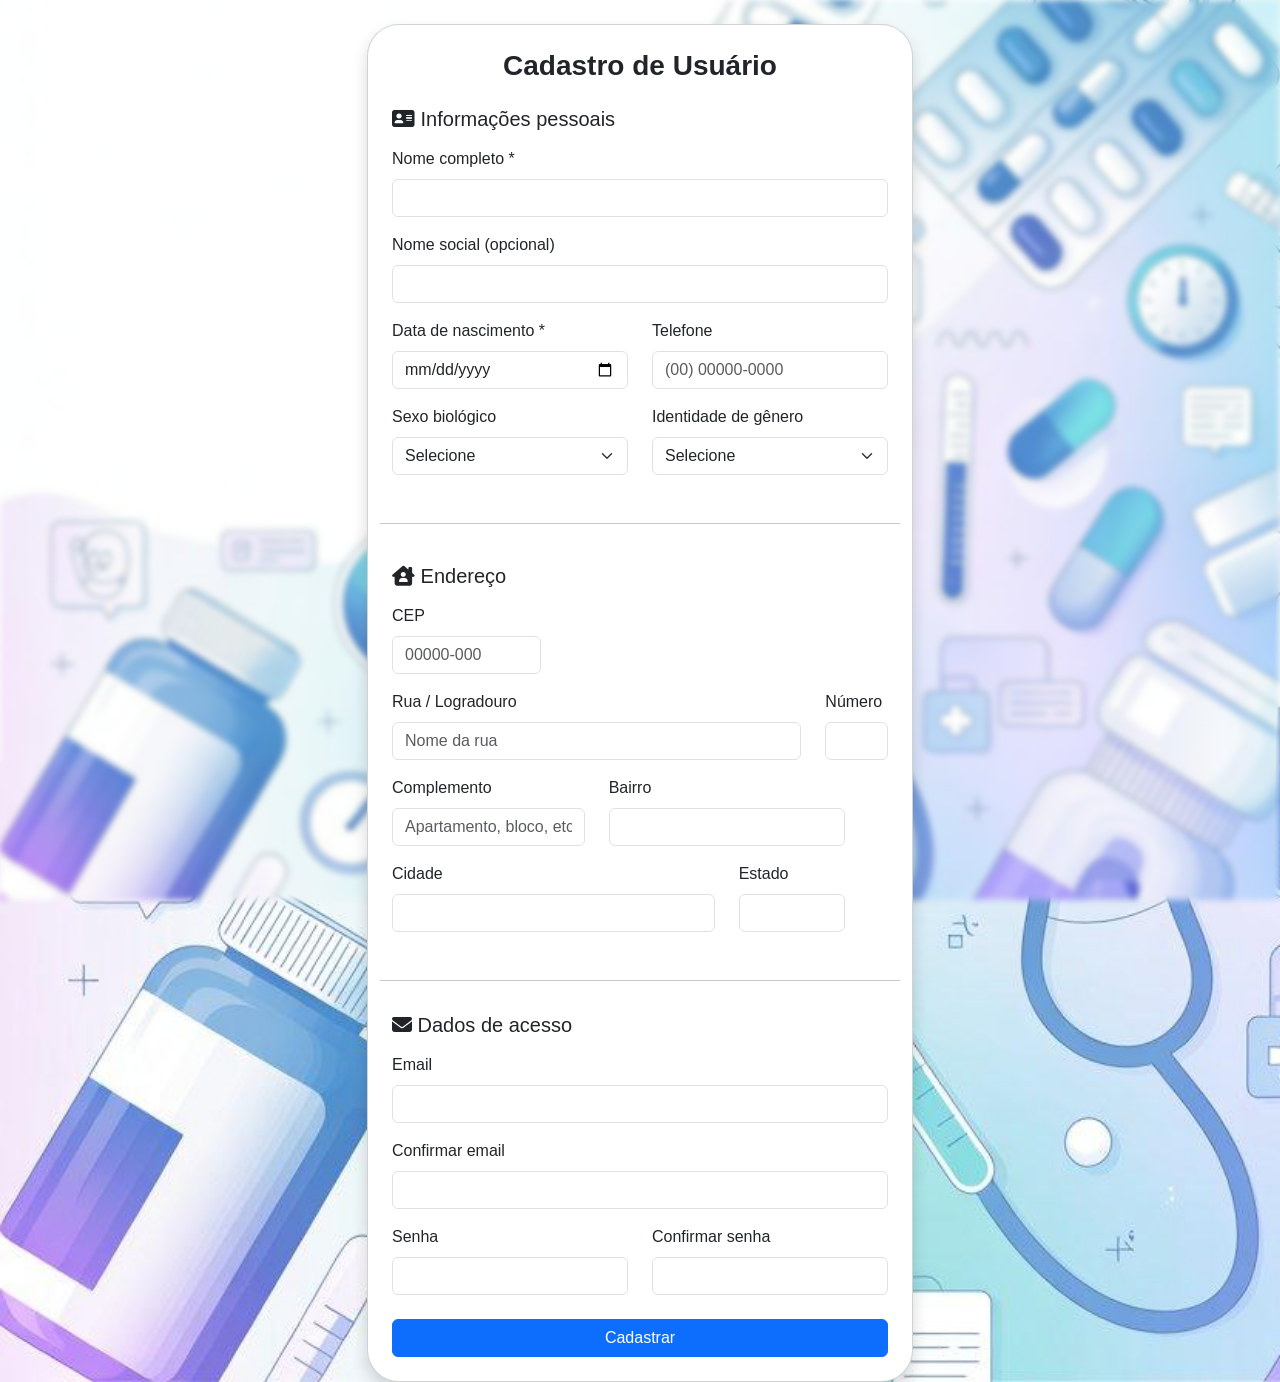
==== cadastro_usuario.html @ d4a25c57 "Initial commit" ====
<!doctype html>
<html lang="pt-br">

<head>
    <meta charset="utf-8">
    <meta name="viewport" content="width=device-width, initial-scale=1">
    <title>Conexão Saúde - Cadastro</title>
    <link rel="shortcut icon" href="./img/favicon.jpg" type="image/png">
    <link href="https://cdn.jsdelivr.net/npm/bootstrap@5.3.8/dist/css/bootstrap.min.css" rel="stylesheet">
    <link rel="stylesheet" href="./css/style.css">
    <link rel="stylesheet" href="./css/login.css">
    <link rel="stylesheet" href="./css/cadastro.css">

    <link rel="stylesheet" href="https://cdnjs.cloudflare.com/ajax/libs/font-awesome/6.5.0/css/all.min.css">

</head>

<body>

    <div class="container mt-4">
        <div class="row justify-content-center">
            <div class="col-12 col-md-10 col-lg-8 col-xl-6">

                <div class="card p-4 rounded-5 shadow">
                    <h3 class="text-center mb-4 fw-bold">Cadastro de Usuário</h3>

                    <form>

                        <div class="row">

                            <div class="col-12">
                                <h5 class="mb-3">
                                    <i class="fa-solid fa-address-card"></i>
                                    Informações pessoais
                                </h5>
                            </div>

                            <!-- Nome -->
                            <div class="col-md-12 mb-3">
                                <label class="form-label">Nome completo *</label>
                                <input type="text" id="nome" class="form-control" required>
                            </div>

                            <!-- Nome social -->
                            <div class="col-md-12 mb-3">
                                <label class="form-label">Nome social (opcional)</label>
                                <input type="text" id="nome_social" class="form-control">
                            </div>

                            <!-- Data nascimento -->
                            <div class="col-md-6 mb-3">
                                <label class="form-label">Data de nascimento *</label>
                                <input type="date" id="data_nascimento" class="form-control" required>
                            </div>

                            <!-- Telefone -->
                            <div class="col-md-6 mb-3">
                                <label class="form-label">Telefone</label>
                                <input type="tel" id="telefone" class="form-control" placeholder="(00) 00000-0000">
                            </div>

                            <!-- Sexo biológico -->
                            <div class="col-md-6 mb-3">
                                <label class="form-label">Sexo biológico</label>
                                <select id="sexo_biologico" class="form-select">
                                    <option value="">Selecione</option>
                                    <option value="feminino">Feminino</option>
                                    <option value="masculino">Masculino</option>
                                    <option value="intersexo">Intersexo</option>
                                    <option value="nao_informar">Prefiro não informar</option>
                                </select>
                            </div>

                            <!-- Identidade de gênero -->
                            <div class="col-md-6 mb-5">
                                <label class="form-label">Identidade de gênero</label>
                                <select id="genero" class="form-select">
                                    <option value="">Selecione</option>
                                    <option value="mulher">Mulher</option>
                                    <option value="homem">Homem</option>
                                    <option value="mulher_trans">Mulher Trans </option>
                                    <option value="homem_trans">Homem Trans</option>
                                    <option value="nao_binario">Não binário</option>
                                    <option value="outro">Outro</option>
                                    <option value="nao_informar">Prefiro não informar</option>
                                </select>
                            </div>

                            <hr>

                            <div class="col-12 mt-4">
                                <h5 class="mb-3">
                                    <i class="fa-solid fa-house-chimney-user"></i>
                                    Endereço
                                </h5>

                            </div>
                            <!-- CEP -->
                            <div class="col-md-4 mb-3">
                                <label class="form-label">CEP</label>
                                <input type="text" id="cep" class="form-control" placeholder="00000-000">
                            </div>


                            <!-- Rua -->
                            <div class="col-md-10 mb-3">
                                <label class="form-label">Rua / Logradouro</label>
                                <input type="text" id="rua" class="form-control" placeholder="Nome da rua">
                            </div>

                            <!-- Número -->
                            <div class="col-md-2 mb-3">
                                <label class="form-label">Número</label>
                                <input type="text" id="numero_casa" class="form-control">
                            </div>

                            <!-- Complemento -->
                            <div class="col-md-5 mb-3">
                                <label class="form-label">Complemento</label>
                                <input type="text" id="complemento" class="form-control"
                                    placeholder="Apartamento, bloco, etc">
                            </div>

                            <!-- Bairro -->
                            <div class="col-md-6 mb-3">
                                <label class="form-label">Bairro</label>
                                <input type="text" id="bairro" class="form-control">
                            </div>

                            <!-- Cidade -->
                            <div class="col-md-8 mb-5">
                                <label class="form-label">Cidade</label>
                                <input type="text" id="cidade" class="form-control">
                            </div>


                            <!-- Estado -->
                            <div class="col-md-3 mb-3">
                                <label class="form-label">Estado</label>
                                <input type="text" id="estado" class="form-control">

                            </div>

                            <hr>

                            <div class="col-12 mt-3">
                                <h5 class="mb-3">
                                    <i class="fa-solid fa-envelope"></i>
                                    Dados de acesso

                                </h5>
                            </div>

                            <!-- Email -->
                            <div class="col-md-12 mb-3">
                                <label class="form-label">Email</label>
                                <input type="email" id="email" class="form-control">
                            </div>

                            <!-- Confirmar email -->
                            <div class="col-md-12 mb-3">
                                <label class="form-label">Confirmar email</label>
                                <input type="email" id="confirmar_email" class="form-control">
                            </div>

                            <!-- Senha -->
                            <div class="col-md-6 mb-2">
                                <label class="form-label">Senha</label>
                                <input type="password" id="senha" class="form-control">
                            </div>

                            <!-- Confirmar senha -->
                            <div class="col-md-6 mb-2">
                                <label class="form-label">Confirmar senha</label>
                                <input type="password" id="confirmar_senha" class="form-control">
                            </div>

                        </div>

                         <a href="./bem_vindo.html" class="btn btn-primary w-100 mt-3">
                            Cadastrar
                        </a>

                    </form>
                </div>

            </div>


        </div>
    </div>




    <script src="https://cdn.jsdelivr.net/npm/bootstrap@5.3.8/dist/js/bootstrap.bundle.min.js"></script>
</body>

</html>
---- css/style.css ----
/* ================= RESET ================= */
* {
    margin: 0;
    padding: 0;
    box-sizing: border-box;
}


/* ================= BASE ================= */
body {
    display: flex;
    font-family: sans-serif;
}

/* ================= MENU LATERAL (PC) ================= */
header {
    width: 200px;
   background: linear-gradient(135deg, #7DBFFC, #e3eefa, #7DBFFC);
    position: sticky;
    top: 0;
    height: 100vh;
}



.foto_usuario {
    width: 120px;
    height: 120px;
    border-radius: 50%;
    border: 3px solid #fff;
    object-fit: cover;
}

.nome_usuario {
    font-size: 16px;
    font-weight: 600;
}

.menu_header a {
    font-size: 15px;
    color: black;
    transition: 0.3s;
}

.menu_header a:hover {
    transform: scale(1.1);
    color: #337dff;
}

/* ================= CONTEÚDO ================= */
.conteudo {
    flex: 1;
    padding: 20px;
}

/* ================= TOPO DESKTOP ================= */
.topo_desktop {
    min-height: 70px;
    background: linear-gradient(135deg, #7DBFFC, #e3eefa, #7DBFFC);
    padding: 15px 30px;
    border-radius: 20px;

    display: flex;
    justify-content: space-between;
    align-items: center;
}

/* PESQUISA DESKTOP */
.fx_pesquisa {
    width: 320px;
    position: relative;
}

.fx_pesquisa input {
    width: 100%;
    height: 42px;
    font-size: 16px;
    border-radius: 20px;
    padding-left: 40px;
    border: 1px solid #ccc;
}

.search-icon {
    position: absolute;
    top: 50%;
    left: 15px;
    transform: translateY(-50%);
    color: #6c757d;
}

/* ================= MOBILE (ESCONDIDO NO PC) ================= */
.topo_mobile,
.menu_mobile,
.foto_mobile {
    display: none;
}

/* ================= RESPONSIVO ================= */
@media (max-width: 1199px) {

    /* REMOVE MENU LATERAL */
    header {
        display: none !important;
        position: absolute !important;
        width: 0 !important;
        height: 0 !important;
        overflow: hidden !important;
    }


    body {
        display: block;
    }

    .conteudo {
        padding: 15px;
    }

    /* ESCONDE DESKTOP */
    .topo_desktop {
        display: none !important;
    }

    /* ================= TOPO MOBILE ================= */

    .topo_mobile {
        display: flex;
        flex-direction: column;
        gap: 12px;
        margin-bottom: 15px;
    }

    /* CARD AZUL (foto + nome + sino) */
    .topo_linha1 {
        display: flex;
        justify-content: space-between;
        align-items: center;

        background: linear-gradient(135deg, #EBF3FC, #CEE4FC);
        padding: 15px;
        border-radius: 20px;
    }

    .bloco_usuario {
        display: flex;
        align-items: center;
        gap: 10px;
    }

    .foto_mobile {
        display: block;
        width: 65px;
        height: 65px;
        border-radius: 50%;
        border: 3px solid #337dff;
        object-fit: cover;
        box-shadow: 0 6px 15px rgba(0, 0, 0, 0.2);
    }

    /* NOME + OLÁ NA MESMA LINHA */
    .info_usuario {
        display: flex;
        align-items: center;
        gap: 6px;
    }

    .nome_usuario_mobile {
        font-weight: 600;
        font-size: 15px;
    }

    .ola_usuario {
        color: #337dff;
        font-size: 14px;
    }

    /* SINO */
    .icone_notificacao {
        font-size: 22px;
        position: relative;
    }

    /* bolinha vermelha */
    .icone_notificacao::after {
        content: '';
        position: absolute;
        top: 2px;
        right: 2px;
        width: 8px;
        height: 8px;
        background: red;
        border-radius: 50%;
    }

    /* ================= PESQUISA MOBILE ================= */

    .topo_linha2 {
        background: linear-gradient(135deg, #EBF3FC, #CEE4FC);
        padding: 10px;
        border-radius: 20px;
    }

    .topo_linha2 .fx_pesquisa {
        width: 100%;
    }

    .topo_linha2 input {
        width: 100%;
        height: 40px;
        border-radius: 25px;
        padding-left: 40px;
    }

    /* ================= MENU MOBILE ================= */

    .menu_mobile {
        position: fixed;
        bottom: 0;
        width: 100%;
        height: 70px;
        display: flex;
        justify-content: space-around;
        align-items: center;
        background: linear-gradient(135deg, #EBF3FC, #CEE4FC, #7DBFFC);
        z-index: 999;
    }

    .menu_mobile a {
        display: flex;
        flex-direction: column;
        align-items: center;
        font-size: 11px;
        color: #000;
        text-decoration: none;
    }

    .menu_mobile i {
        font-size: 20px;
        margin-bottom: 3px;
    }

    .menu_mobile a.ativo {
        color: #337dff;
    }

    /* espaço pra não cobrir conteúdo */
    .conteudo {
        padding-bottom: 90px;
    }
}
---- css/login.css ----
* {
  margin: 0;
  padding: 0;
  box-sizing: border-box;
}

#Logo_conexao_saude img {
  width: 100%;
  max-width: 350px;
  height: auto;
  border-top-left-radius: 3rem;
  border-top-right-radius: 3rem;
}


.btn_login {
  width: 20vh;
  height:50px;
  background-color: #23bb74;
  color: black;
  border: none;
  font-weight: 650;
  font-size: 18px;
  border-radius: 0.5rem;
  transition: transform 0.3s ease;
}

.btn_login:hover {
  background-color:#05f585;
  transform: scale(1.1);
}

.cardlogin {
  border-radius: 3rem;
  width: 90%;
  max-width: 400px;
  padding: 20px;
}

body {
  background-image: url('../img/fundo3roxo.jfif');
  background-size: cover;
 
}

body:before {
  content: "";
  position: fixed;
  inset: 0;
  background-image: url('../img/fundo3roxo.jfif');
  background-size: cover;
  background-position: center;
  filter: blur(3px);
  z-index: -1;
}

@media (max-width: 480px) {
  h2 {
    font-size: 1.5rem;
  }

  .btn_login {
    font-size: 16px;
  }

  .cardlogin {
    border-radius: 2rem;
  }
}
---- css/cadastro.css ----
@media (max-width: 576px) {
  .card {
    padding: 20px 15px;
  }

  h3 {
    font-size: 1.4rem;
  }

  h5 {
    font-size: 1rem;
  }
}
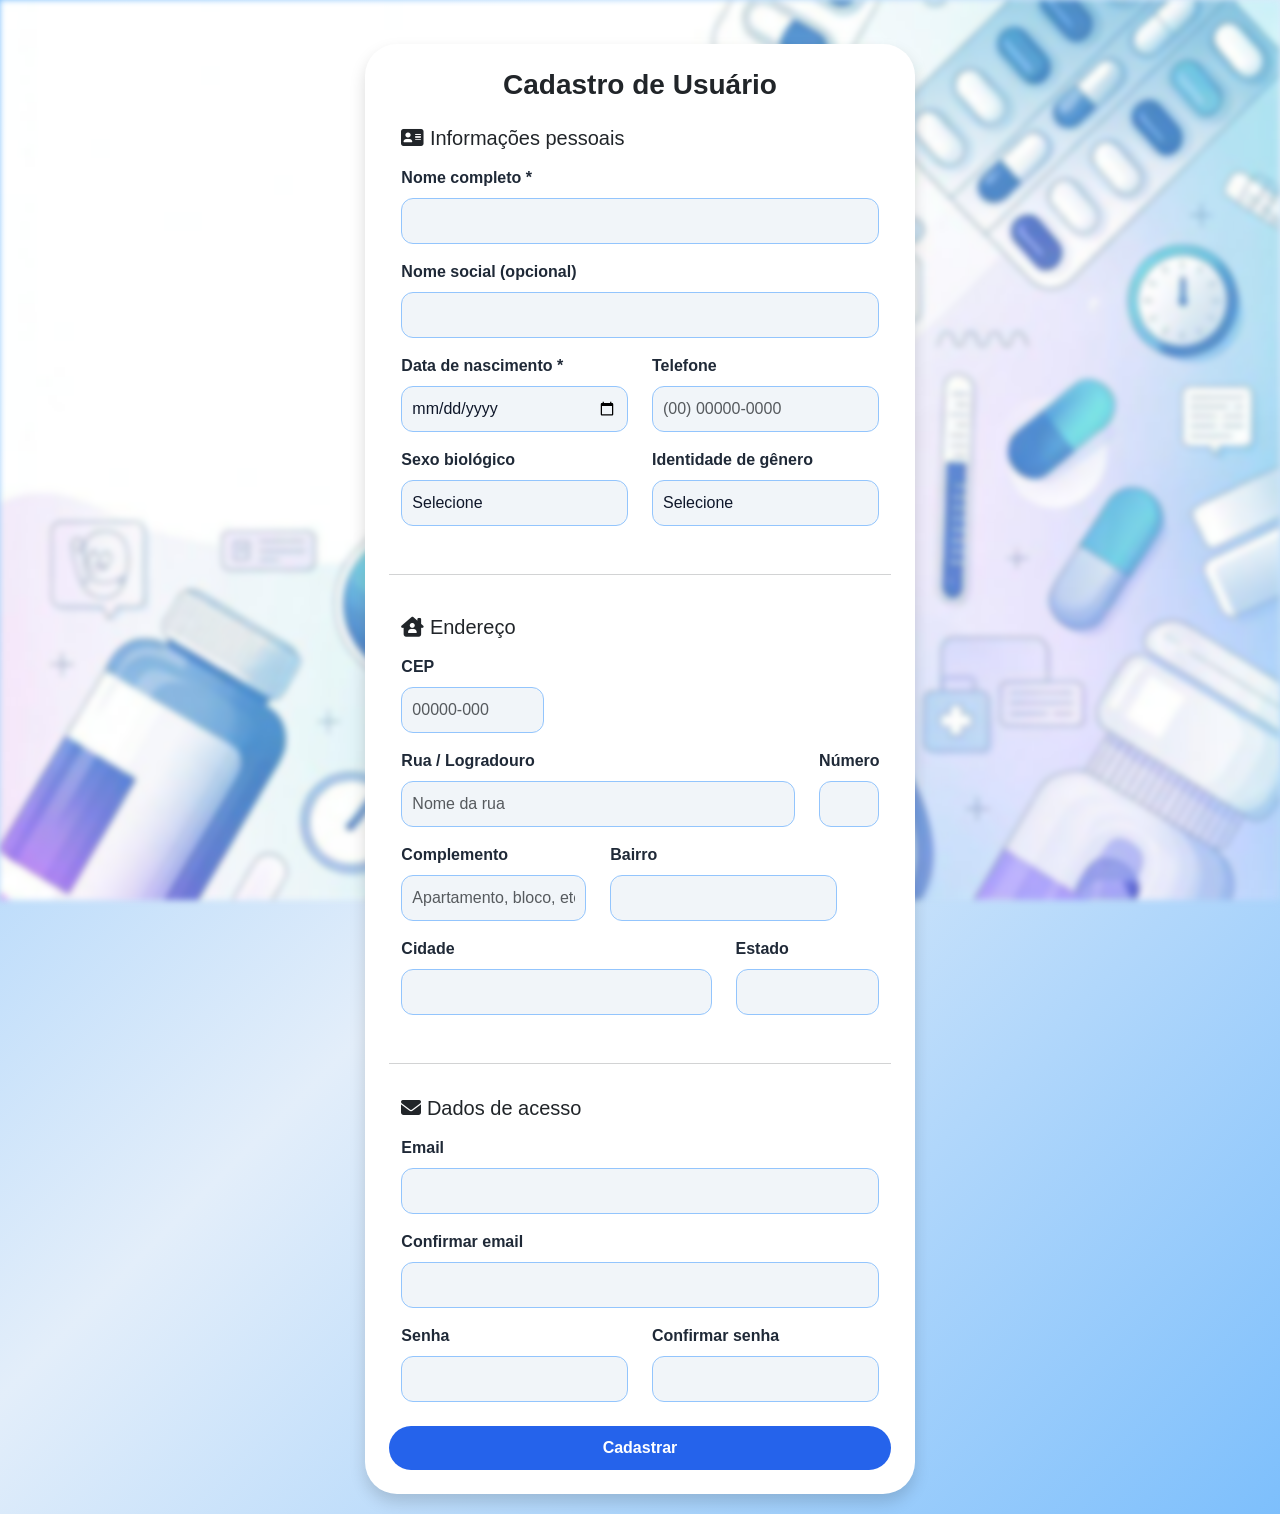
==== commit 7d63969f: "up" ====
--- a/cadastro_usuario.html
+++ b/cadastro_usuario.html
@@ -5,195 +5,185 @@
     <meta charset="utf-8">
     <meta name="viewport" content="width=device-width, initial-scale=1">
     <title>Conexão Saúde - Cadastro</title>
+
     <link rel="shortcut icon" href="./img/favicon.jpg" type="image/png">
+
+    <!-- Bootstrap -->
     <link href="https://cdn.jsdelivr.net/npm/bootstrap@5.3.8/dist/css/bootstrap.min.css" rel="stylesheet">
+
+    <!-- CSS -->
     <link rel="stylesheet" href="./css/style.css">
     <link rel="stylesheet" href="./css/login.css">
     <link rel="stylesheet" href="./css/cadastro.css">
 
+    <!-- Icons -->
     <link rel="stylesheet" href="https://cdnjs.cloudflare.com/ajax/libs/font-awesome/6.5.0/css/all.min.css">
-
 </head>
 
 <body>
 
-    <div class="container mt-4">
-        <div class="row justify-content-center">
-            <div class="col-12 col-md-10 col-lg-8 col-xl-6">
+    <main>
 
-                <div class="card p-4 rounded-5 shadow">
-                    <h3 class="text-center mb-4 fw-bold">Cadastro de Usuário</h3>
+        <div class="container mt-4">
+            <div class="row justify-content-center">
+                <div class="col-12 col-md-10 col-lg-8">
 
-                    <form>
+                    <div class="card p-4 rounded-5 shadow">
+                        <h1 class="text-center mb-4 fw-bold h3">Cadastro de Usuário</h1>
 
-                        <div class="row">
+                        <form>
 
-                            <div class="col-12">
-                                <h5 class="mb-3">
-                                    <i class="fa-solid fa-address-card"></i>
-                                    Informações pessoais
-                                </h5>
-                            </div>
+                            <div class="row">
 
-                            <!-- Nome -->
-                            <div class="col-md-12 mb-3">
-                                <label class="form-label">Nome completo *</label>
-                                <input type="text" id="nome" class="form-control" required>
-                            </div>
+                                <!-- ================= INFORMAÇÕES ================= -->
+                                <div class="col-12">
+                                    <h2 class="mb-3 h5">
+                                        <i class="fa-solid fa-address-card"></i>
+                                        Informações pessoais
+                                    </h2>
+                                </div>
 
-                            <!-- Nome social -->
-                            <div class="col-md-12 mb-3">
-                                <label class="form-label">Nome social (opcional)</label>
-                                <input type="text" id="nome_social" class="form-control">
-                            </div>
+                                <div class="col-md-12 mb-3">
+                                    <label for="nome" class="form-label">Nome completo *</label>
+                                    <input type="text" id="nome" class="form-control" required aria-required="true">
+                                </div>
 
-                            <!-- Data nascimento -->
-                            <div class="col-md-6 mb-3">
-                                <label class="form-label">Data de nascimento *</label>
-                                <input type="date" id="data_nascimento" class="form-control" required>
-                            </div>
+                                <div class="col-md-12 mb-3">
+                                    <label for="nome_social" class="form-label">Nome social (opcional)</label>
+                                    <input type="text" id="nome_social" class="form-control">
+                                </div>
 
-                            <!-- Telefone -->
-                            <div class="col-md-6 mb-3">
-                                <label class="form-label">Telefone</label>
-                                <input type="tel" id="telefone" class="form-control" placeholder="(00) 00000-0000">
-                            </div>
+                                <div class="col-md-6 mb-3">
+                                    <label for="data_nascimento" class="form-label">Data de nascimento *</label>
+                                    <input type="date" id="data_nascimento" class="form-control" required>
+                                </div>
 
-                            <!-- Sexo biológico -->
-                            <div class="col-md-6 mb-3">
-                                <label class="form-label">Sexo biológico</label>
-                                <select id="sexo_biologico" class="form-select">
-                                    <option value="">Selecione</option>
-                                    <option value="feminino">Feminino</option>
-                                    <option value="masculino">Masculino</option>
-                                    <option value="intersexo">Intersexo</option>
-                                    <option value="nao_informar">Prefiro não informar</option>
-                                </select>
-                            </div>
+                                <div class="col-md-6 mb-3">
+                                    <label for="telefone" class="form-label">Telefone</label>
+                                    <input type="tel" id="telefone" class="form-control" placeholder="(00) 00000-0000"
+                                        aria-label="Telefone com DDD">
+                                </div>
 
-                            <!-- Identidade de gênero -->
-                            <div class="col-md-6 mb-5">
-                                <label class="form-label">Identidade de gênero</label>
-                                <select id="genero" class="form-select">
-                                    <option value="">Selecione</option>
-                                    <option value="mulher">Mulher</option>
-                                    <option value="homem">Homem</option>
-                                    <option value="mulher_trans">Mulher Trans </option>
-                                    <option value="homem_trans">Homem Trans</option>
-                                    <option value="nao_binario">Não binário</option>
-                                    <option value="outro">Outro</option>
-                                    <option value="nao_informar">Prefiro não informar</option>
-                                </select>
-                            </div>
+                                <div class="col-md-6 mb-3">
+                                    <label for="sexo_biologico" class="form-label">Sexo biológico</label>
+                                    <select id="sexo_biologico" class="form-select">
+                                        <option value="">Selecione</option>
+                                        <option value="feminino">Feminino</option>
+                                        <option value="masculino">Masculino</option>
+                                        <option value="intersexo">Intersexo</option>
+                                        <option value="nao_informar">Prefiro não informar</option>
+                                    </select>
+                                </div>
 
-                            <hr>
+                                <div class="col-md-6 mb-5">
+                                    <label for="genero" class="form-label">Identidade de gênero</label>
+                                    <select id="genero" class="form-select">
+                                        <option value="">Selecione</option>
+                                        <option value="mulher">Mulher</option>
+                                        <option value="homem">Homem</option>
+                                        <option value="mulher_trans">Mulher Trans</option>
+                                        <option value="homem_trans">Homem Trans</option>
+                                        <option value="nao_binario">Não binário</option>
+                                        <option value="outro">Outro</option>
+                                        <option value="nao_informar">Prefiro não informar</option>
+                                    </select>
+                                </div>
 
-                            <div class="col-12 mt-4">
-                                <h5 class="mb-3">
-                                    <i class="fa-solid fa-house-chimney-user"></i>
-                                    Endereço
-                                </h5>
+                                <hr>
 
-                            </div>
-                            <!-- CEP -->
-                            <div class="col-md-4 mb-3">
-                                <label class="form-label">CEP</label>
-                                <input type="text" id="cep" class="form-control" placeholder="00000-000">
-                            </div>
+                                <!-- ================= ENDEREÇO ================= -->
+                                <div class="col-12 mt-4">
+                                    <h2 class="mb-3 h5">
+                                        <i class="fa-solid fa-house-chimney-user"></i>
+                                        Endereço
+                                    </h2>
+                                </div>
 
+                                <div class="col-md-4 mb-3">
+                                    <label for="cep" class="form-label">CEP</label>
+                                    <input type="text" id="cep" class="form-control" placeholder="00000-000">
+                                </div>
 
-                            <!-- Rua -->
-                            <div class="col-md-10 mb-3">
-                                <label class="form-label">Rua / Logradouro</label>
-                                <input type="text" id="rua" class="form-control" placeholder="Nome da rua">
-                            </div>
+                                <div class="col-md-10 mb-3">
+                                    <label for="rua" class="form-label">Rua / Logradouro</label>
+                                    <input type="text" id="rua" class="form-control" placeholder="Nome da rua">
+                                </div>
 
-                            <!-- Número -->
-                            <div class="col-md-2 mb-3">
-                                <label class="form-label">Número</label>
-                                <input type="text" id="numero_casa" class="form-control">
-                            </div>
+                                <div class="col-md-2 mb-3">
+                                    <label for="numero_casa" class="form-label">Número</label>
+                                    <input type="text" id="numero_casa" class="form-control">
+                                </div>
 
-                            <!-- Complemento -->
-                            <div class="col-md-5 mb-3">
-                                <label class="form-label">Complemento</label>
-                                <input type="text" id="complemento" class="form-control"
-                                    placeholder="Apartamento, bloco, etc">
-                            </div>
+                                <div class="col-md-5 mb-3">
+                                    <label for="complemento" class="form-label">Complemento</label>
+                                    <input type="text" id="complemento" class="form-control"
+                                        placeholder="Apartamento, bloco, etc">
+                                </div>
 
-                            <!-- Bairro -->
-                            <div class="col-md-6 mb-3">
-                                <label class="form-label">Bairro</label>
-                                <input type="text" id="bairro" class="form-control">
-                            </div>
+                                <div class="col-md-6 mb-3">
+                                    <label for="bairro" class="form-label">Bairro</label>
+                                    <input type="text" id="bairro" class="form-control">
+                                </div>
 
-                            <!-- Cidade -->
-                            <div class="col-md-8 mb-5">
-                                <label class="form-label">Cidade</label>
-                                <input type="text" id="cidade" class="form-control">
-                            </div>
+                                <div class="col-md-8 mb-5">
+                                    <label for="cidade" class="form-label">Cidade</label>
+                                    <input type="text" id="cidade" class="form-control">
+                                </div>
 
+                                <div class="col-md-4 mb-3">
+                                    <label for="estado" class="form-label">Estado</label>
+                                    <input type="text" id="estado" class="form-control">
+                                </div>
 
-                            <!-- Estado -->
-                            <div class="col-md-3 mb-3">
-                                <label class="form-label">Estado</label>
-                                <input type="text" id="estado" class="form-control">
+                                <hr>
+
+                                <!-- ================= ACESSO ================= -->
+                                <div class="col-12 mt-3">
+                                    <h2 class="mb-3 h5">
+                                        <i class="fa-solid fa-envelope"></i>
+                                        Dados de acesso
+                                    </h2>
+                                </div>
+
+                                <div class="col-md-12 mb-3">
+                                    <label for="email" class="form-label">Email</label>
+                                    <input type="email" id="email" class="form-control">
+                                </div>
+
+                                <div class="col-md-12 mb-3">
+                                    <label for="confirmar_email" class="form-label">Confirmar email</label>
+                                    <input type="email" id="confirmar_email" class="form-control">
+                                </div>
+
+                                <div class="col-md-6 mb-2">
+                                    <label for="senha" class="form-label">Senha</label>
+                                    <input type="password" id="senha" class="form-control">
+                                </div>
+
+                                <div class="col-md-6 mb-2">
+                                    <label for="confirmar_senha" class="form-label">Confirmar senha</label>
+                                    <input type="password" id="confirmar_senha" class="form-control">
+                                </div>
 
                             </div>
 
-                            <hr>
+                            <!-- BOTÃO CORRETO -->
+                            <button type="button" onclick="window.location.href='bem_vindo.html'"
+                                class="btn btn-primary w-100 mt-3">
+                                Cadastrar
+                            </button>
 
-                            <div class="col-12 mt-3">
-                                <h5 class="mb-3">
-                                    <i class="fa-solid fa-envelope"></i>
-                                    Dados de acesso
+                        </form>
+                    </div>
 
-                                </h5>
-                            </div>
+                </div>
+            </div>
+        </div>
 
-                            <!-- Email -->
-                            <div class="col-md-12 mb-3">
-                                <label class="form-label">Email</label>
-                                <input type="email" id="email" class="form-control">
-                            </div>
-
-                            <!-- Confirmar email -->
-                            <div class="col-md-12 mb-3">
-                                <label class="form-label">Confirmar email</label>
-                                <input type="email" id="confirmar_email" class="form-control">
-                            </div>
-
-                            <!-- Senha -->
-                            <div class="col-md-6 mb-2">
-                                <label class="form-label">Senha</label>
-                                <input type="password" id="senha" class="form-control">
-                            </div>
-
-                            <!-- Confirmar senha -->
-                            <div class="col-md-6 mb-2">
-                                <label class="form-label">Confirmar senha</label>
-                                <input type="password" id="confirmar_senha" class="form-control">
-                            </div>
-
-                        </div>
-
-                         <a href="./bem_vindo.html" class="btn btn-primary w-100 mt-3">
-                            Cadastrar
-                        </a>
-
-                    </form>
-                </div>
-
-            </div>
-
-
-        </div>
-    </div>
-
-
-
+    </main>
 
     <script src="https://cdn.jsdelivr.net/npm/bootstrap@5.3.8/dist/js/bootstrap.bundle.min.js"></script>
+
 </body>
 
 </html>
--- a/css/style.css
+++ b/css/style.css
@@ -247,4 +247,41 @@
     .conteudo {
         padding-bottom: 90px;
     }
+}
+
+
+
+
+/* BOTÃO VOLTAR */
+.btn_voltar {
+    width: 56px;
+    height: 56px;
+    min-width: 56px;
+    border-radius: 50%;
+    background: #fff;
+    box-shadow: 0 4px 14px rgba(0, 0, 0, .08);
+    display: flex;
+    align-items: center;
+    justify-content: center;
+    font-size: 22px;
+    color: #337dff;
+    text-decoration: none;
+    border: none;
+    transition: all 0.3s ease;
+}
+
+.btn_voltar:hover {
+    transform: translateY(-2px) scale(1.04);
+    box-shadow: 0 8px 18px rgba(51, 125, 255, 0.18);
+    color: #1f5fd6;
+}
+
+/* BOTÃO PRINCIPAL */
+.btn_padrao {
+    background: #337dff;
+    color: white;
+    border-radius: 999px;
+    padding: 12px 22px;
+    border: none;
+    font-weight: 600;
 }
--- a/css/cadastro.css
+++ b/css/cadastro.css
@@ -1,13 +1,119 @@
-@media (max-width: 576px) {
-  .card {
-    padding: 20px 15px;
+/* ================= RESET ================= */
+* {
+  margin: 0;
+  padding: 0;
+  box-sizing: border-box;
+}
+
+/* ================= FUNDO ================= */
+body {
+  background: linear-gradient(135deg, #7DBFFC, #e3eefa, #7DBFFC);
+  min-height: 100vh;
+  display: flex;
+  justify-content: center; /* CENTRALIZA */
+  align-items: flex-start; /* mantém no topo */
+}
+
+/* ================= CONTAINER ================= */
+.container {
+  width: 100%;
+  max-width: 900px;
+  padding: 20px;
+}
+
+/* ================= CARD ================= */
+.card {
+  border-radius: 30px;
+  border: none;
+  background: #ffffff;
+  box-shadow: 0 10px 25px rgba(0, 0, 0, 0.08);
+  width: 100%;
+}
+
+/* ================= TÍTULO ================= */
+h3 {
+  font-weight: 700;
+  color: #1e293b;
+  text-align: center;
+}
+
+h3 i {
+  color: #3b82f6;
+}
+
+/* ================= LABELS ================= */
+.form-label {
+  font-weight: 600;
+  color: #1f2937;
+}
+
+/* ================= INPUTS ================= */
+.form-control,
+.form-select {
+  background: #f1f5f9;
+  border: 1.5px solid #93c5fd;
+  color: #0f172a;
+  border-radius: 12px;
+  padding: 10px;
+}
+
+/* foco */
+.form-control:focus,
+.form-select:focus {
+  background: #ffffff;
+  border-color: #2563eb;
+  box-shadow: 0 0 0 3px rgba(37, 99, 235, 0.25);
+}
+
+/* placeholder */
+::placeholder {
+  color: #64748b;
+  opacity: 1;
+}
+
+/* ================= RADIO / CHECK ================= */
+.form-check-input {
+  border: 2px solid #3b82f6;
+  cursor: pointer;
+}
+
+.form-check-input:checked {
+  background-color: #2563eb;
+  border-color: #2563eb;
+}
+
+/* ================= DIVISÓRIA ================= */
+hr {
+  opacity: 0.2;
+}
+
+/* ================= BOTÕES ================= */
+.btn-primary {
+  border-radius: 25px;
+  font-weight: 600;
+  padding: 10px;
+  background: #2563eb;
+  border: none;
+}
+
+.btn-primary:hover {
+  background: #1d4ed8;
+}
+
+/* ================= AJUSTES BOOTSTRAP ================= */
+.row {
+  margin-left: 0;
+  margin-right: 0;
+}
+
+/* ================= RESPONSIVO ================= */
+@media (max-width: 768px) {
+  .container {
+    padding: 15px;
   }
 
-  h3 {
-    font-size: 1.4rem;
-  }
-
-  h5 {
-    font-size: 1rem;
+  .card {
+    padding: 20px !important;
+    border-radius: 25px;
   }
 }
